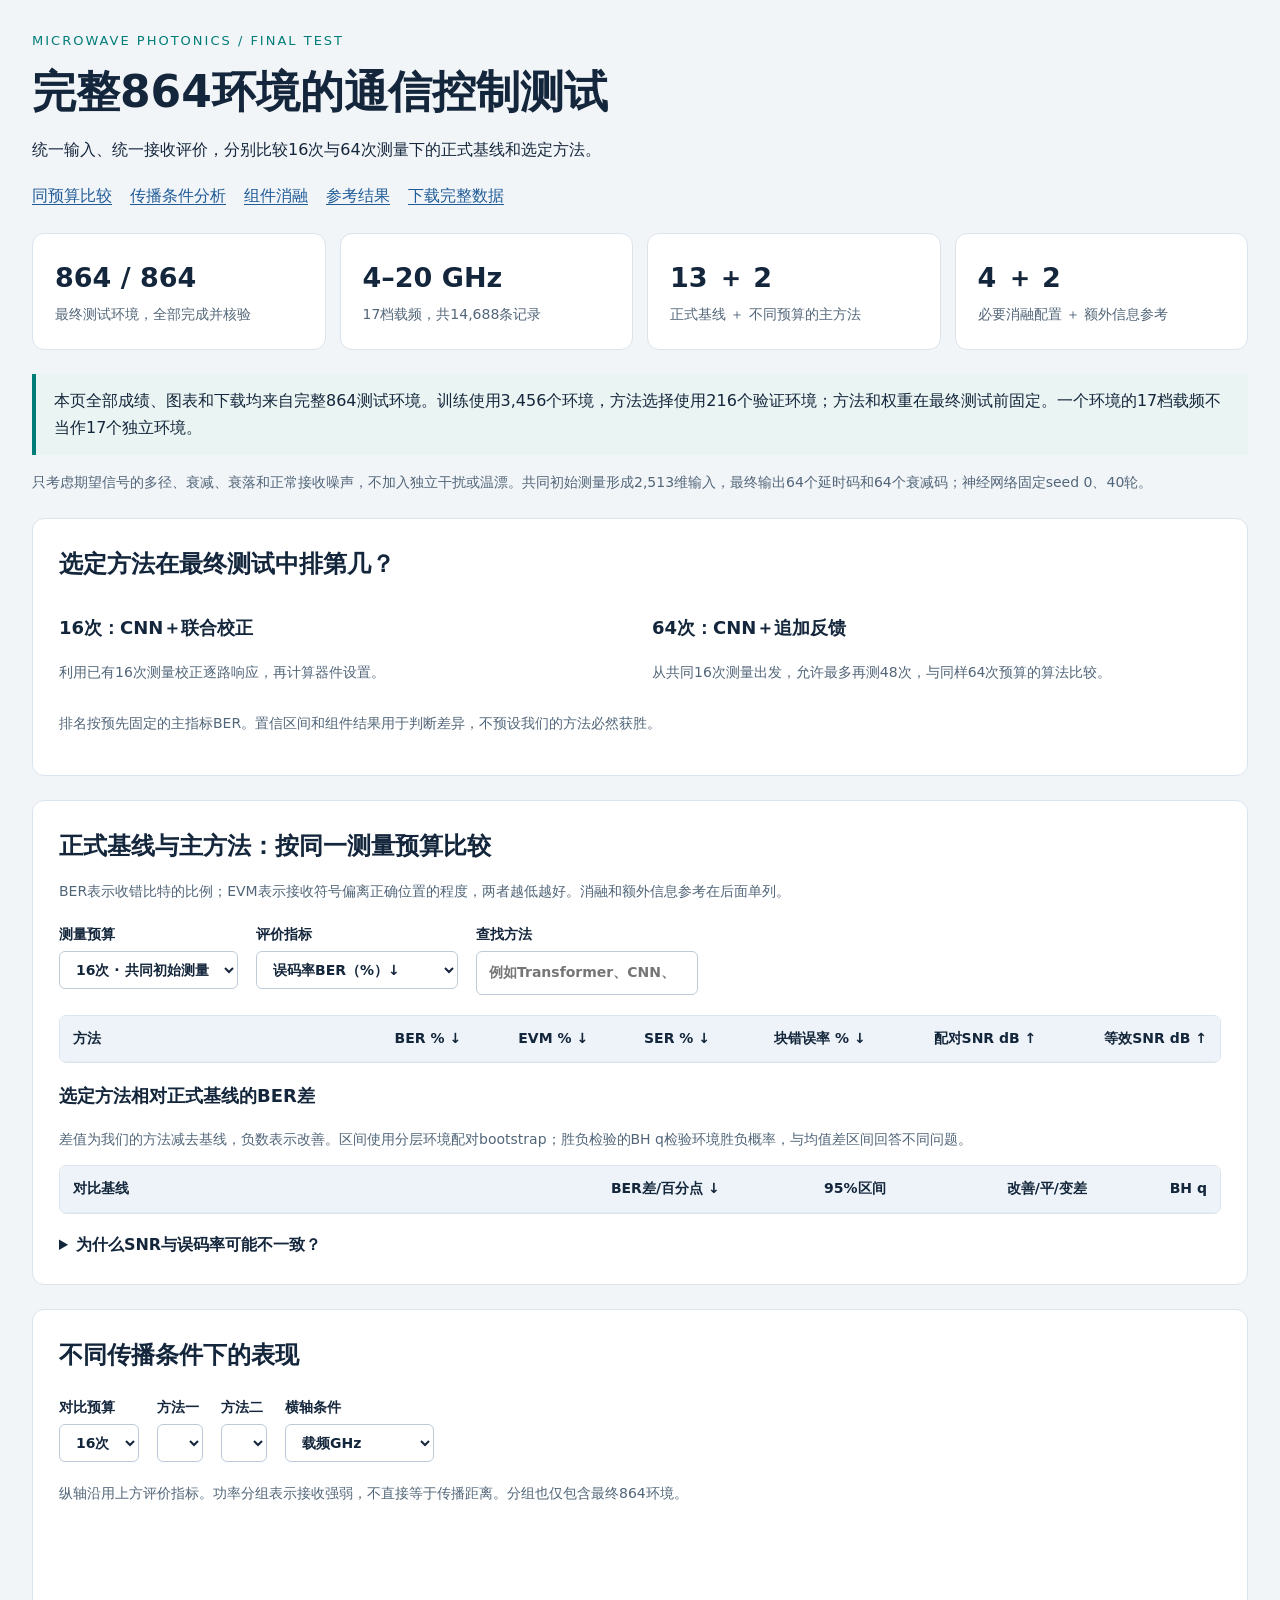
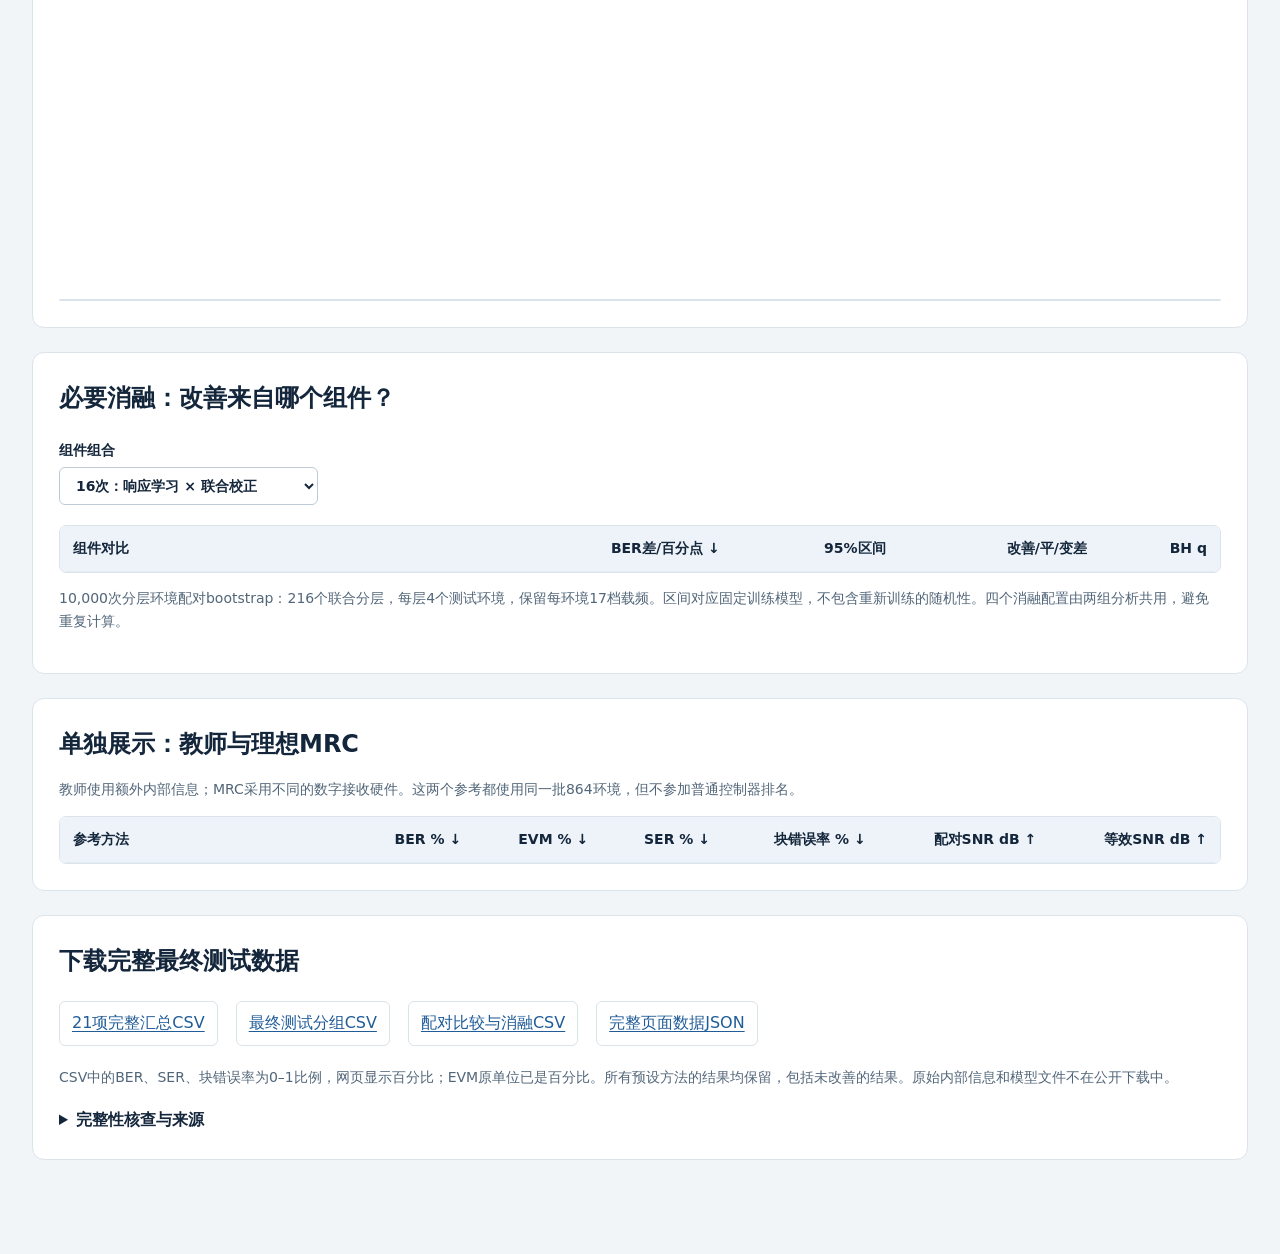
==== source_codes/results_site_3456/final_template.html @ 5902d6e0 "Publish frozen microwave photonic code and dataset release manifests" ====
<!doctype html>
<html lang="zh-CN"><head><meta charset="utf-8"><meta name="viewport" content="width=device-width,initial-scale=1"><title>完整864环境测试 · 微波光子通信控制</title>
<style>
:root{--ink:#14263b;--muted:#526679;--line:#dbe3eb;--blue:#2268af;--teal:#007d79;--amber:#b86517}*{box-sizing:border-box}body{margin:0;background:#f2f5f8;color:var(--ink);font:16px/1.65 system-ui,-apple-system,"PingFang SC",sans-serif}main{max-width:1280px;margin:auto;padding:30px 32px 70px}h1{font-size:clamp(28px,4vw,44px);line-height:1.3;margin:12px 0}h2{font-size:24px;margin:0 0 10px}h3{font-size:18px}a{color:#205c98;text-underline-offset:3px}nav,.downloads,.controls{display:flex;gap:18px;flex-wrap:wrap;margin:20px 0}.eyebrow{font-size:13px;letter-spacing:2px;color:var(--teal)}.cards{display:grid;grid-template-columns:repeat(4,1fr);gap:14px;margin:24px 0}.card,.panel{background:white;border:1px solid var(--line);border-radius:12px;padding:22px}.card strong{display:block;font-size:27px}.card span,.note{font-size:14px;color:var(--muted)}.panel{margin:24px 0;padding:26px}.grid{display:grid;grid-template-columns:1fr 1fr;gap:24px}.notice{padding:14px 18px;background:#eaf4f3;border-left:4px solid var(--teal)}label{display:flex;flex-direction:column;font-size:14px;font-weight:600;gap:5px}select,input,button{font:inherit;color:var(--ink);background:#fff;border:1px solid #bdcbd8;padding:9px 12px;border-radius:6px;max-width:100%}button{cursor:pointer}select:focus,input:focus,button:focus,a:focus{outline:3px solid #69b7c7;outline-offset:2px}.row{display:grid;grid-template-columns:minmax(150px,310px) 1fr 86px;gap:12px;align-items:center;margin:13px 0;font-size:14px}.track{height:17px;background:#eef3f7;position:relative;overflow:hidden}.fill{background:var(--blue);position:absolute;height:100%}.num{text-align:right;font-variant-numeric:tabular-nums}.tablewrap{overflow:auto;border:1px solid var(--line);border-radius:7px}table{border-collapse:collapse;width:100%;min-width:700px;font-size:14px}th,td{text-align:right;padding:11px 13px;border-bottom:1px solid #e6edf2;white-space:nowrap}th:first-child,td:first-child{text-align:left;white-space:normal;min-width:220px}th{background:#edf3f8}td small{display:block;font-size:11px;color:var(--muted)}svg{width:100%;height:auto}svg text{font:13px system-ui;fill:var(--muted)}.legend{display:flex;gap:22px;flex-wrap:wrap;font-size:14px}.good{color:var(--teal)}.bad{color:var(--amber)}.error{background:#fff0ef;color:#92201a;padding:18px}.downloads a{border:1px solid var(--line);padding:8px 12px;border-radius:6px}details{margin-top:18px}summary{cursor:pointer;font-weight:600}@media(max-width:760px){main{padding:20px 16px 45px}.cards{grid-template-columns:1fr 1fr}.panel{padding:18px}.grid{grid-template-columns:1fr}.row{grid-template-columns:minmax(120px,45%) 1fr 70px;gap:8px;font-size:12px}.controls>label{width:100%}}
</style></head><body><main>
<header><div class="eyebrow">MICROWAVE PHOTONICS / FINAL TEST</div><h1>完整864环境的通信控制测试</h1><p>统一输入、统一接收评价，分别比较16次与64次测量下的正式基线和选定方法。</p>
<nav><a href="#ranking">同预算比较</a><a href="#conditions">传播条件分析</a><a href="#ablation">组件消融</a><a href="#references">参考结果</a><a href="#downloads">下载完整数据</a></nav>
<div class="cards"><div class="card"><strong>864 / 864</strong><span>最终测试环境，全部完成并核验</span></div><div class="card"><strong>4–20 GHz</strong><span>17档载频，共14,688条记录</span></div><div class="card"><strong>13 ＋ 2</strong><span>正式基线 ＋ 不同预算的主方法</span></div><div class="card"><strong>4 ＋ 2</strong><span>必要消融配置 ＋ 额外信息参考</span></div></div>
<p class="notice">本页全部成绩、图表和下载均来自完整864测试环境。训练使用3,456个环境，方法选择使用216个验证环境；方法和权重在最终测试前固定。一个环境的17档载频不当作17个独立环境。</p>
<p class="note">只考虑期望信号的多径、衰减、衰落和正常接收噪声，不加入独立干扰或温漂。共同初始测量形成2,513维输入，最终输出64个延时码和64个衰减码；神经网络固定seed 0、40轮。</p></header>
<section class="panel"><h2>选定方法在最终测试中排第几？</h2><div class="grid"><div><h3>16次：CNN＋联合校正</h3><p id="finding16"></p><p class="note">利用已有16次测量校正逐路响应，再计算器件设置。</p></div><div><h3>64次：CNN＋追加反馈</h3><p id="finding64"></p><p class="note">从共同16次测量出发，允许最多再测48次，与同样64次预算的算法比较。</p></div></div><p class="note">排名按预先固定的主指标BER。置信区间和组件结果用于判断差异，不预设我们的方法必然获胜。</p></section>
<section class="panel" id="ranking"><h2>正式基线与主方法：按同一测量预算比较</h2><p class="note">BER表示收错比特的比例；EVM表示接收符号偏离正确位置的程度，两者越低越好。消融和额外信息参考在后面单列。</p>
<div class="controls"><label>测量预算<select id="budget"><option value="16">16次 · 共同初始测量</option><option value="64">64次 · 含追加反馈</option></select></label><label>评价指标<select id="metric"><option value="ber">误码率BER（%）↓</option><option value="rms_evm_percent">星座误差EVM（%）↓</option><option value="ser">符号错误率（%）↓</option><option value="block_error_rate">数据块错误率（%）↓</option><option value="paired_output_snr_db">配对输出SNR（dB）↑</option><option value="effective_snr_db">EVM等效SNR（dB）↑</option></select></label><label>查找方法<input id="search" type="search" placeholder="例如Transformer、CNN、SPSA"></label></div><p id="ranknote" class="note"></p><div id="bars" aria-label="同预算方法比较柱状图"></div>
<div class="tablewrap"><table><thead><tr><th>方法</th><th>BER % ↓</th><th>EVM % ↓</th><th>SER % ↓</th><th>块错误率 % ↓</th><th>配对SNR dB ↑</th><th>等效SNR dB ↑</th></tr></thead><tbody id="results"></tbody></table></div>
<h3>选定方法相对正式基线的BER差</h3><p class="note">差值为我们的方法减去基线，负数表示改善。区间使用分层环境配对bootstrap；胜负检验的BH q检验环境胜负概率，与均值差区间回答不同问题。</p><div class="tablewrap"><table><thead><tr><th>对比基线</th><th>BER差/百分点 ↓</th><th>95%区间</th><th>改善/平/变差</th><th>BH q</th></tr></thead><tbody id="pairs"></tbody></table></div>
<details><summary>为什么SNR与误码率可能不一致？</summary><p>配对SNR衡量信号与噪声功率关系；多径和波形失真仍可能使判决出错，因此结合BER与EVM看质量。这里先累加信号功率和噪声功率，再取比值和dB。EVM由平均NMSE开方得到；等效SNR是同一残差的另一种表示，不是独立证据。</p></details></section>
<section class="panel" id="conditions"><h2>不同传播条件下的表现</h2><div class="controls"><label>对比预算<select id="groupBudget"><option value="16">16次</option><option value="64">64次</option></select></label><label>方法一<select id="methodA"></select></label><label>方法二<select id="methodB"></select></label><label>横轴条件<select id="group"><option value="carrier_ghz">载频GHz</option><option value="rays">路径数量</option><option value="max_delay_ns">最大多径时延ns</option><option value="angular_std_deg">角扩展度</option><option value="power_bin">接收功率分组</option></select></label></div><p class="note">纵轴沿用上方评价指标。功率分组表示接收强弱，不直接等于传播距离。分组也仅包含最终864环境。</p><div id="legend" class="legend"></div><svg id="groupchart" viewBox="0 0 1000 320" role="img" aria-label="传播条件分组折线图"></svg><div class="tablewrap"><table><thead id="grouphead"></thead><tbody id="groupbody"></tbody></table></div></section>
<section class="panel" id="ablation"><h2>必要消融：改善来自哪个组件？</h2><div class="controls"><label>组件组合<select id="variant"><option value="joint">16次：响应学习 × 联合校正</option><option value="feedback">16→64次：响应学习 × 追加反馈</option></select></label></div><p id="componentMeaning"></p><div id="ablationbars"></div><p id="ablationtext"></p><div class="tablewrap"><table><thead><tr><th>组件对比</th><th>BER差/百分点 ↓</th><th>95%区间</th><th>改善/平/变差</th><th>BH q</th></tr></thead><tbody id="effects"></tbody></table></div><p class="note">10,000次分层环境配对bootstrap：216个联合分层，每层4个测试环境，保留每环境17档载频。区间对应固定训练模型，不包含重新训练的随机性。四个消融配置由两组分析共用，避免重复计算。</p></section>
<section class="panel" id="references"><h2>单独展示：教师与理想MRC</h2><p class="note">教师使用额外内部信息；MRC采用不同的数字接收硬件。这两个参考都使用同一批864环境，但不参加普通控制器排名。</p><div class="tablewrap"><table><thead><tr><th>参考方法</th><th>BER % ↓</th><th>EVM % ↓</th><th>SER % ↓</th><th>块错误率 % ↓</th><th>配对SNR dB ↑</th><th>等效SNR dB ↑</th></tr></thead><tbody id="referenceRows"></tbody></table></div></section>
<section class="panel" id="downloads"><h2>下载完整最终测试数据</h2><div class="downloads"><a href="/results-20260926.csv">21项完整汇总CSV</a><a href="/groups-20260926.csv">最终测试分组CSV</a><a href="/comparisons-20260926.csv">配对比较与消融CSV</a><a href="/results-20260926.json">完整页面数据JSON</a></div><p class="note">CSV中的BER、SER、块错误率为0–1比例，网页显示百分比；EVM原单位已是百分比。所有预设方法的结果均保留，包括未改善的结果。原始内部信息和模型文件不在公开下载中。</p><details><summary>完整性核查与来源</summary><p id="provenance" class="note"></p></details></section><footer id="updated" class="note"></footer>
</main><script id="data" type="application/json">__RESULTS_JSON__</script><script>
'use strict';
const D=JSON.parse(document.getElementById('data').textContent),$=id=>document.getElementById(id);
const esc=x=>String(x).replace(/[&<>"']/g,c=>({'&':'&amp;','<':'&lt;','>':'&gt;','"':'&quot;',"'":'&#39;'}[c]));
const M=Object.fromEntries(D.methods.map(r=>[r.method,r])),G=D.group_rows.map(row=>Object.fromEntries(D.group_keys.map((k,i)=>[k,row[i]])));
const S={ber:['误码率BER','%',100,false],rms_evm_percent:['星座误差EVM','%',1,false],ser:['符号错误率','%',100,false],block_error_rate:['块错误率','%',100,false],paired_output_snr_db:['配对输出SNR','dB',1,true],effective_snr_db:['EVM等效SNR','dB',1,true]};
const fmt=(v,k='ber',digits=4)=>v===null||v===undefined?'—':(v*S[k][2]).toFixed(digits);
const peers=b=>D.methods.filter(r=>['baseline','primary'].includes(r.role)&&r.measurement_budget===Number(b));
const table=rows=>rows.map(r=>`<tr><td>${esc(r.label)}<small>${esc(r.method)}</small></td>${Object.keys(S).map(k=>`<td>${fmt(r[k],k)}</td>`).join('')}</tr>`).join('');
const effect=(r,label)=>`<tr><td>${esc(label)}</td><td class="${r.estimate<0?'good':'bad'}">${(100*r.estimate).toFixed(4)}</td><td>[${r.ci95.map(x=>(100*x).toFixed(4)).join(', ')}]</td><td>${r.wins}/${r.ties}/${r.losses}</td><td>${r.sign_test_bh_q.toPrecision(4)}</td></tr>`;
function rank(){const k=$('metric').value,b=$('budget').value,find=$('search').value.toLowerCase(),rows=peers(b).filter(r=>(r.label+' '+r.method).toLowerCase().includes(find)).sort((a,z)=>(a[k]-z[k])*(S[k][3]?-1:1));
 const vals=rows.map(r=>r[k]*S[k][2]),lo=Math.min(0,...vals),hi=Math.max(1,...vals),span=hi-lo;
 $('ranknote').textContent=b+'次测量，共'+rows.length+'项；'+S[k][0]+(S[k][3]?'越高越好。':'越低越好。');
 $('bars').innerHTML=rows.map(r=>{const v=r[k]*S[k][2];return `<div class="row"><span>${esc(r.label)}</span><div class="track"><div class="fill" style="left:${(Math.min(0,v)-lo)/span*100}%;width:${Math.abs(v)/span*100}%"></div></div><b class="num">${fmt(r[k],k,2)} ${S[k][1]}</b></div>`;}).join('');$('results').innerHTML=table(rows);
 $('pairs').innerHTML=D.comparisons.filter(r=>r.family==='same_budget_'+b&&r.metric==='ber').map(r=>{const other=Object.keys(r.terms).find(n=>r.terms[n]===-1);return effect(r,M[other].label);}).join('');drawGroup();}
function groupOptions(){const b=$('groupBudget').value,rows=D.methods.filter(r=>r.measurement_budget===Number(b));for(const id of ['methodA','methodB'])$(id).innerHTML=rows.map(r=>`<option value="${r.method}">${esc(r.label)}</option>`).join('');$('methodA').value=b==='16'?'cnn__joint_full_noise':'cnn_warm64';$('methodB').value=b==='16'?'covariance_response':'codebook';drawGroup();}
function drawGroup(){const k=$('metric').value,g=$('group').value,a=$('methodA').value,b=$('methodB').value;if(!a||!b)return;const get=n=>G.filter(r=>r.method===n&&r.group===g).sort((x,y)=>x.value-y.value),aa=get(a),bb=get(b);const vals=aa.concat(bb).map(r=>r[k]*S[k][2]),lo=Math.min(0,...vals),hi=Math.max(1,...vals)*1.08,x=i=>70+i*870/Math.max(1,aa.length-1),y=v=>265-(v-lo)/(hi-lo)*220;
 $('legend').innerHTML=`<span style="color:#2268af">● ${esc(M[a].label)}</span><span style="color:#b86517">● ${esc(M[b].label)}</span>`;let svg=`<text x="16" y="22">${esc(S[k][0])}（${S[k][1]}）</text>`;
 for(let i=0;i<=4;i++){const v=lo+(hi-lo)*i/4;svg+=`<line x1="70" y1="${y(v)}" x2="950" y2="${y(v)}" stroke="#dce5ed"/><text x="58" y="${y(v)+4}" text-anchor="end">${v.toFixed(1)}</text>`;}
 aa.forEach((r,i)=>svg+=`<text x="${x(i)}" y="290" text-anchor="middle">${esc(r.value)}</text>`);for(const [rows,color] of [[aa,'#2268af'],[bb,'#b86517']]){svg+=`<polyline points="${rows.map((r,i)=>x(i)+','+y(r[k]*S[k][2])).join(' ')}" fill="none" stroke="${color}" stroke-width="2.5"/>`;rows.forEach((r,i)=>svg+=`<circle cx="${x(i)}" cy="${y(r[k]*S[k][2])}" r="4" fill="${color}"><title>${esc(M[r.method].label)} ${esc(r.value)}：${fmt(r[k],k)}</title></circle>`);}
 $('groupchart').innerHTML=svg;$('grouphead').innerHTML=`<tr><th>条件</th><th>环境数</th><th>${esc(M[a].label)}</th><th>${esc(M[b].label)}</th></tr>`;$('groupbody').innerHTML=aa.map((r,i)=>`<tr><td>${r.value}</td><td>${r.environments}</td><td>${fmt(r[k],k)}</td><td>${fmt(bb[i][k],k)}</td></tr>`).join('');}
function ablation(){const v=$('variant').value,feedback=v==='feedback',a0='covariance_response',a1='complex_response_cnn',b0=feedback?'covariance_warm64':'covariance__joint_full_noise',b1=feedback?'cnn_warm64':'cnn__joint_full_noise';const list=[[a0,'无A、无B：传统响应估计'],[a1,'仅A：CNN响应估计'],[b0,feedback?'仅B：传统估计＋反馈':'仅B：传统估计＋联合校正'],[b1,'A＋B：完整方法']],max=Math.max(...list.map(([n])=>M[n].ber),.01)*1.1;
 $('componentMeaning').textContent=feedback?'A为CNN响应学习，B为追加反馈。无B使用16次测量，有B使用64次；这组消融同时衡量额外测量的作用。':'A为CNN响应学习，B为联合校正。四个配置都使用相同16次测量，检查两个组件分别和组合的作用。';
 $('ablationbars').innerHTML=list.map(([n,label])=>`<div class="row"><span>${label}</span><div class="track"><div class="fill" style="left:0;width:${M[n].ber/max*100}%"></div></div><b class="num">${fmt(M[n].ber)}%</b></div>`).join('');
 $('ablationtext').textContent='A单独'+(M[a1].ber<M[a0].ber?'改善':'未改善')+'；B单独'+(M[b0].ber<M[a0].ber?'改善':'未改善')+'；完整方法相对仅A'+(M[b1].ber<M[a1].ber?'改善':'未改善')+'，相对仅B'+(M[b1].ber<M[b0].ber?'改善':'未改善')+'。';
 const labels={A_only:'仅A − 无A无B',B_only:'仅B − 无A无B',remove_A:'完整方法 − 去掉A',remove_B:'完整方法 − 去掉B',interaction:'两个组件的交互差值'};$('effects').innerHTML=Object.entries(labels).map(([id,label])=>effect(D.comparisons.find(r=>r.id===v+'_'+id&&r.metric==='ber'),label)).join('');}
try{if(!D.final_confirmation||D.evaluation_split!=='test'||D.evaluation_environments!==864||D.methods.length!==21)throw Error('本页仅接收完整864测试结果');
 for(const [budget,own] of [[16,'cnn__joint_full_noise'],[64,'cnn_warm64']]){const rows=peers(budget).sort((a,b)=>a.ber-b.ber);$('finding'+budget).innerHTML=`我们的方法BER为<b>${fmt(M[own].ber)}%</b>，同预算${rows.length}项主比较中排名${rows.findIndex(r=>r.method===own)+1}。最低为${esc(rows[0].label)}（${fmt(rows[0].ber)}%）。`;}
 $('referenceRows').innerHTML=table(D.methods.filter(r=>r.role==='reference'));
 $('provenance').textContent='已核查'+D.method_cases.toLocaleString()+'个方法案例、'+D.audit.control_codes_checked.toLocaleString()+'个控制码。完整接收记录SHA-256：'+D.audit.records_sha256+'。';
 $('updated').textContent='完整测试结果发布快照 · '+new Date(D.generated_at).toLocaleString('zh-CN',{timeZone:'Asia/Shanghai',hour12:false})+'（北京时间）。';
 for(const id of ['budget','metric'])$(id).addEventListener('change',rank);$('search').addEventListener('input',rank);$('groupBudget').addEventListener('change',groupOptions);for(const id of ['methodA','methodB','group'])$(id).addEventListener('change',drawGroup);$('variant').addEventListener('change',ablation);groupOptions();rank();ablation();
}catch(e){const p=document.createElement('p');p.className='error';p.textContent='页面计算失败，请查看下载数据：'+e.message;document.querySelector('header').append(p);console.error(e);}
</script></body></html>
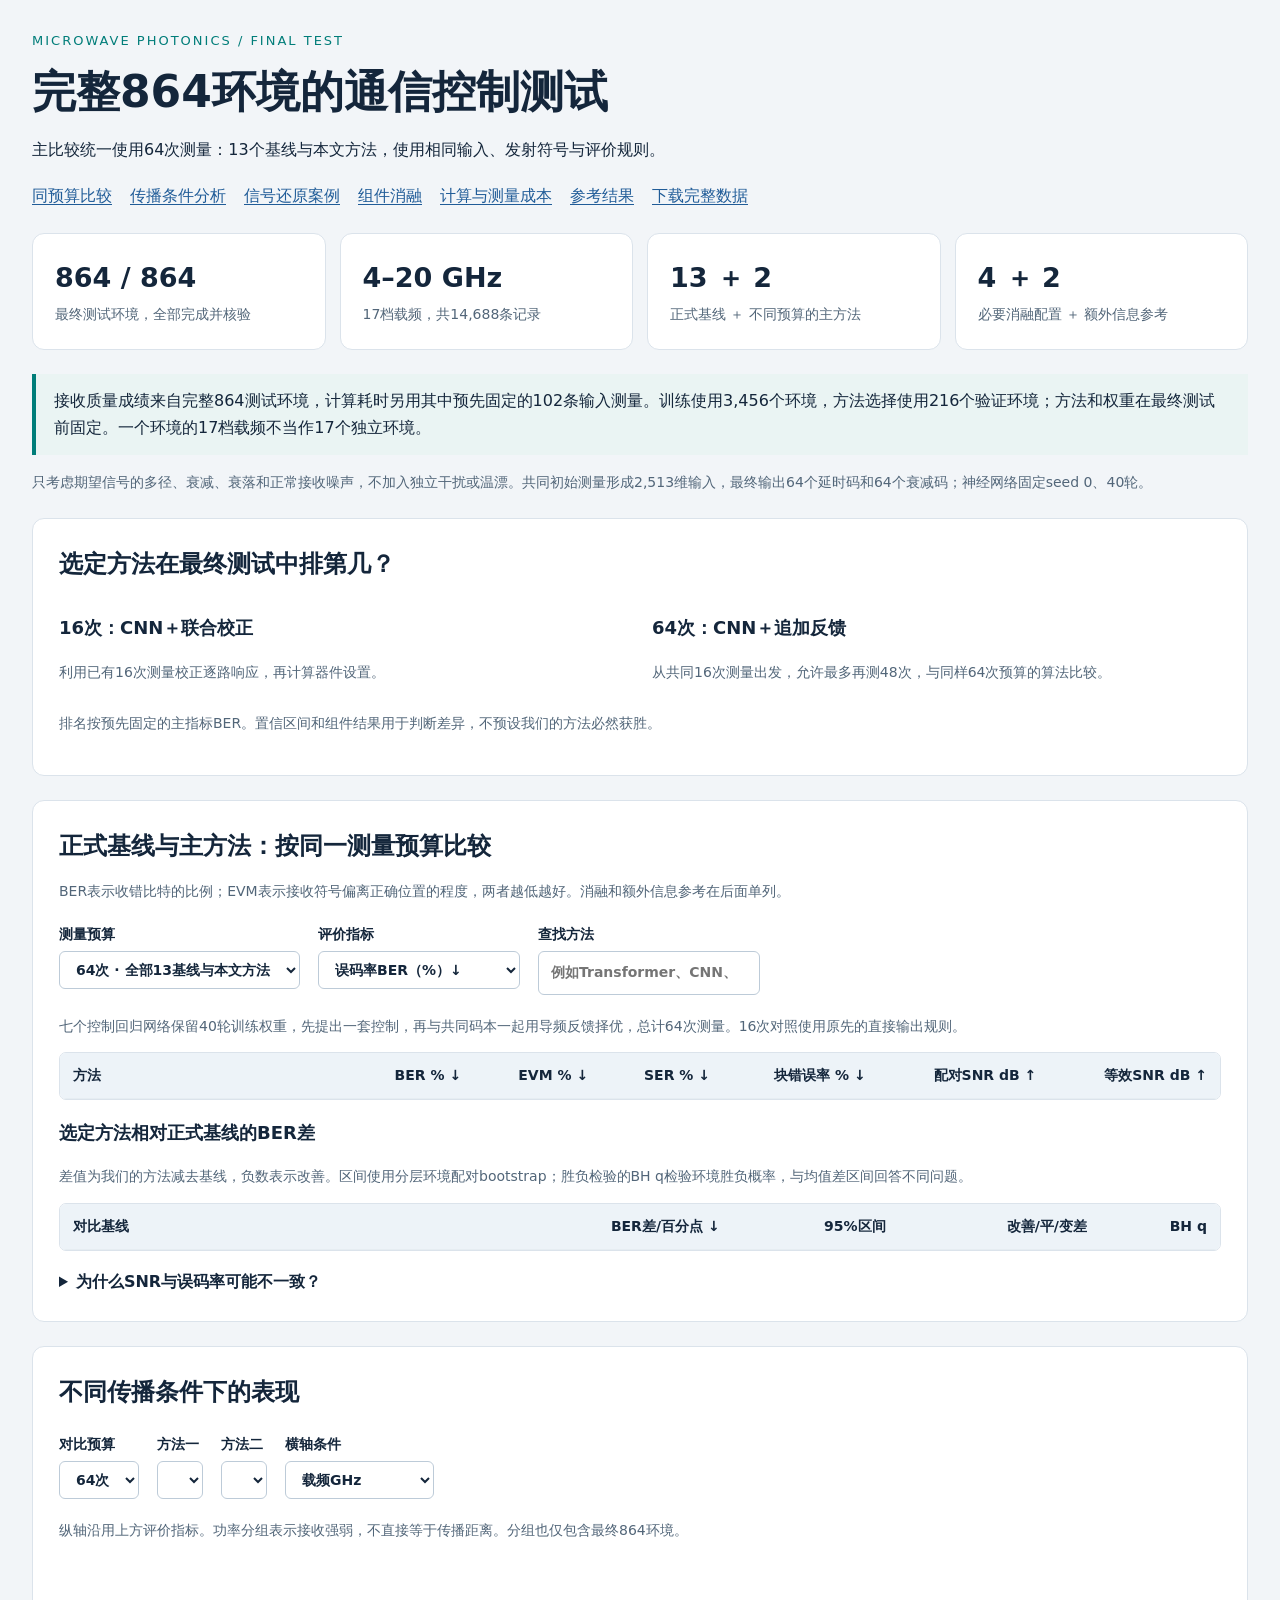
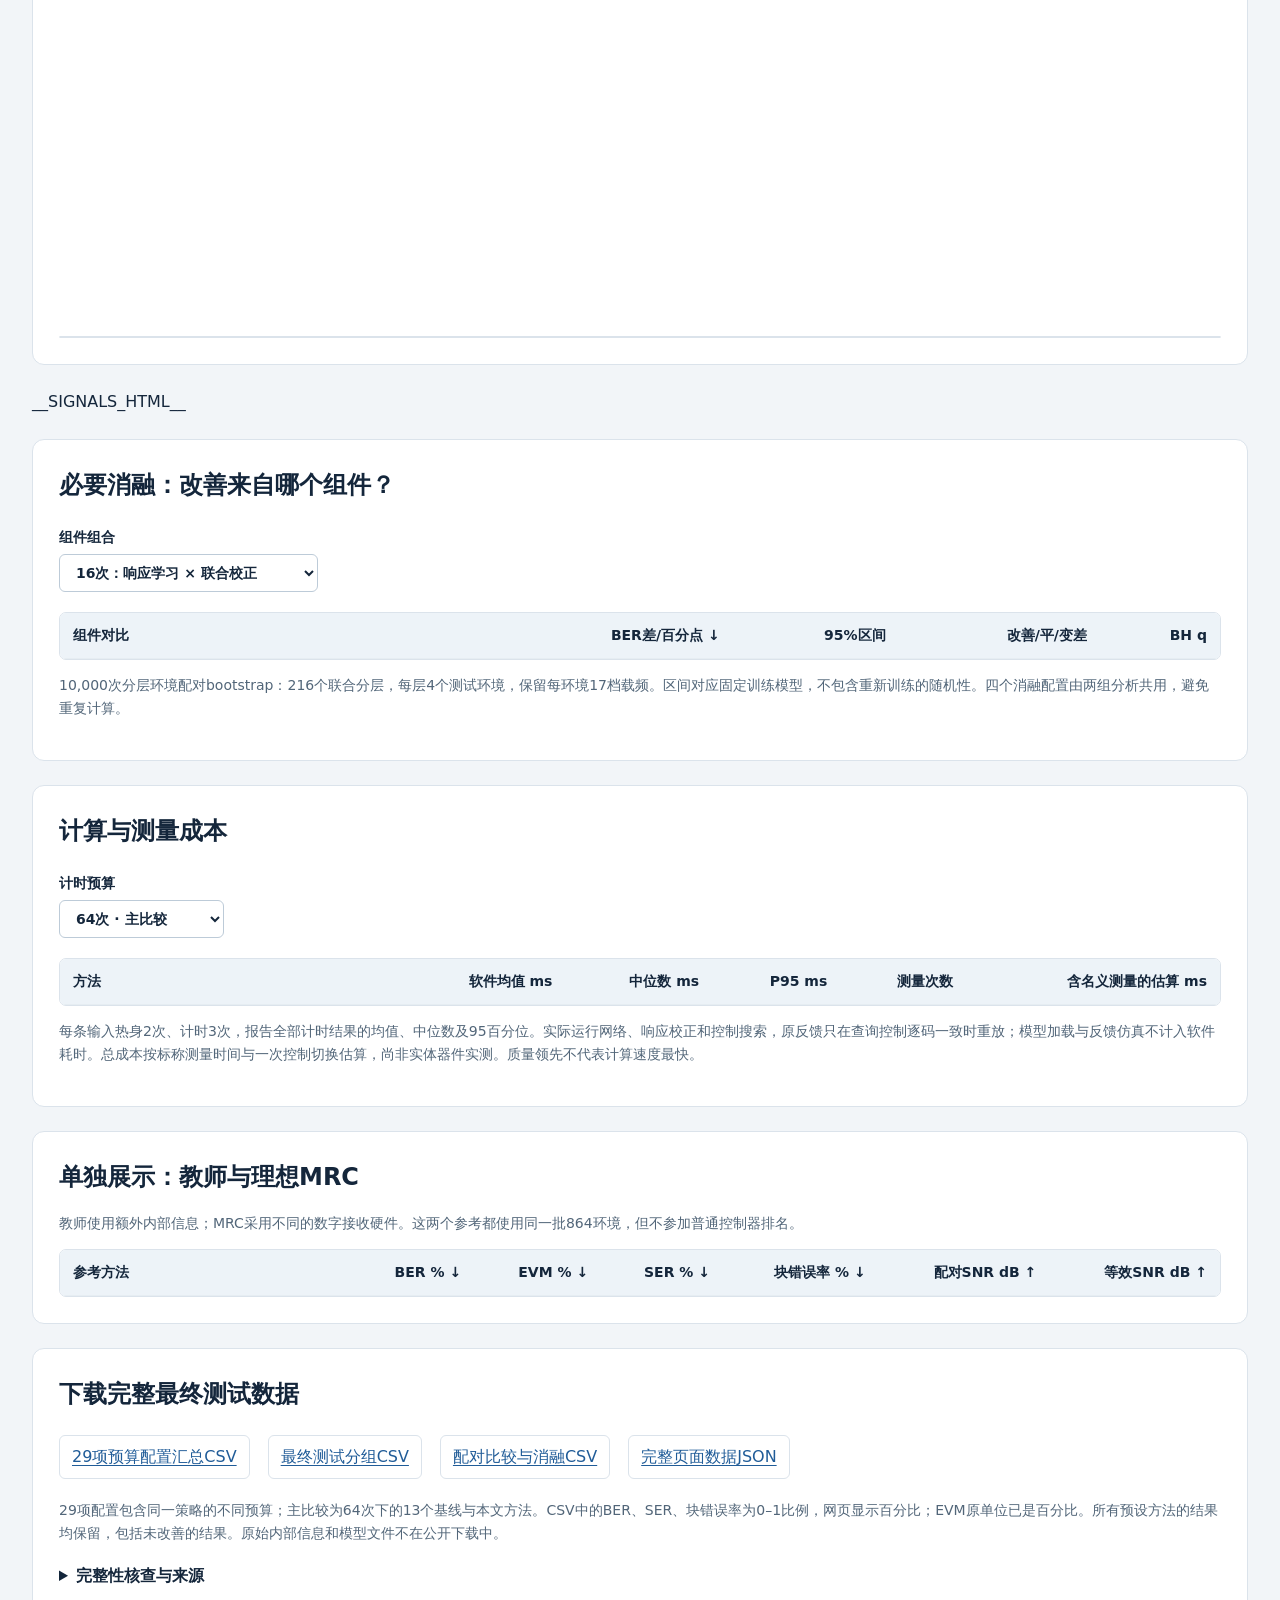
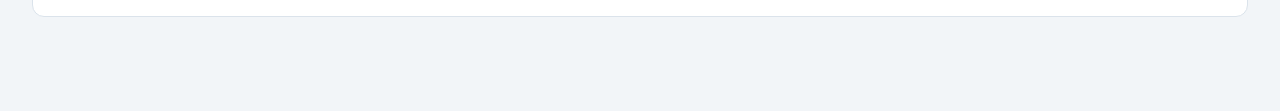
==== commit d63dddda: "Publish paper-aligned datasets, experiment artifacts, and English documentation" ====
--- a/source_codes/results_site_3456/final_template.html
+++ b/source_codes/results_site_3456/final_template.html
@@ -3,21 +3,23 @@
 <style>
 :root{--ink:#14263b;--muted:#526679;--line:#dbe3eb;--blue:#2268af;--teal:#007d79;--amber:#b86517}*{box-sizing:border-box}body{margin:0;background:#f2f5f8;color:var(--ink);font:16px/1.65 system-ui,-apple-system,"PingFang SC",sans-serif}main{max-width:1280px;margin:auto;padding:30px 32px 70px}h1{font-size:clamp(28px,4vw,44px);line-height:1.3;margin:12px 0}h2{font-size:24px;margin:0 0 10px}h3{font-size:18px}a{color:#205c98;text-underline-offset:3px}nav,.downloads,.controls{display:flex;gap:18px;flex-wrap:wrap;margin:20px 0}.eyebrow{font-size:13px;letter-spacing:2px;color:var(--teal)}.cards{display:grid;grid-template-columns:repeat(4,1fr);gap:14px;margin:24px 0}.card,.panel{background:white;border:1px solid var(--line);border-radius:12px;padding:22px}.card strong{display:block;font-size:27px}.card span,.note{font-size:14px;color:var(--muted)}.panel{margin:24px 0;padding:26px}.grid{display:grid;grid-template-columns:1fr 1fr;gap:24px}.notice{padding:14px 18px;background:#eaf4f3;border-left:4px solid var(--teal)}label{display:flex;flex-direction:column;font-size:14px;font-weight:600;gap:5px}select,input,button{font:inherit;color:var(--ink);background:#fff;border:1px solid #bdcbd8;padding:9px 12px;border-radius:6px;max-width:100%}button{cursor:pointer}select:focus,input:focus,button:focus,a:focus{outline:3px solid #69b7c7;outline-offset:2px}.row{display:grid;grid-template-columns:minmax(150px,310px) 1fr 86px;gap:12px;align-items:center;margin:13px 0;font-size:14px}.track{height:17px;background:#eef3f7;position:relative;overflow:hidden}.fill{background:var(--blue);position:absolute;height:100%}.num{text-align:right;font-variant-numeric:tabular-nums}.tablewrap{overflow:auto;border:1px solid var(--line);border-radius:7px}table{border-collapse:collapse;width:100%;min-width:700px;font-size:14px}th,td{text-align:right;padding:11px 13px;border-bottom:1px solid #e6edf2;white-space:nowrap}th:first-child,td:first-child{text-align:left;white-space:normal;min-width:220px}th{background:#edf3f8}td small{display:block;font-size:11px;color:var(--muted)}svg{width:100%;height:auto}svg text{font:13px system-ui;fill:var(--muted)}.legend{display:flex;gap:22px;flex-wrap:wrap;font-size:14px}.good{color:var(--teal)}.bad{color:var(--amber)}.error{background:#fff0ef;color:#92201a;padding:18px}.downloads a{border:1px solid var(--line);padding:8px 12px;border-radius:6px}details{margin-top:18px}summary{cursor:pointer;font-weight:600}@media(max-width:760px){main{padding:20px 16px 45px}.cards{grid-template-columns:1fr 1fr}.panel{padding:18px}.grid{grid-template-columns:1fr}.row{grid-template-columns:minmax(120px,45%) 1fr 70px;gap:8px;font-size:12px}.controls>label{width:100%}}
 </style></head><body><main>
-<header><div class="eyebrow">MICROWAVE PHOTONICS / FINAL TEST</div><h1>完整864环境的通信控制测试</h1><p>统一输入、统一接收评价，分别比较16次与64次测量下的正式基线和选定方法。</p>
-<nav><a href="#ranking">同预算比较</a><a href="#conditions">传播条件分析</a><a href="#ablation">组件消融</a><a href="#references">参考结果</a><a href="#downloads">下载完整数据</a></nav>
+<header><div class="eyebrow">MICROWAVE PHOTONICS / FINAL TEST</div><h1>完整864环境的通信控制测试</h1><p>主比较统一使用64次测量：13个基线与本文方法，使用相同输入、发射符号与评价规则。</p>
+<nav><a href="#ranking">同预算比较</a><a href="#conditions">传播条件分析</a><a href="#signals">信号还原案例</a><a href="#ablation">组件消融</a><a href="#timing">计算与测量成本</a><a href="#references">参考结果</a><a href="#downloads">下载完整数据</a></nav>
 <div class="cards"><div class="card"><strong>864 / 864</strong><span>最终测试环境，全部完成并核验</span></div><div class="card"><strong>4–20 GHz</strong><span>17档载频，共14,688条记录</span></div><div class="card"><strong>13 ＋ 2</strong><span>正式基线 ＋ 不同预算的主方法</span></div><div class="card"><strong>4 ＋ 2</strong><span>必要消融配置 ＋ 额外信息参考</span></div></div>
-<p class="notice">本页全部成绩、图表和下载均来自完整864测试环境。训练使用3,456个环境，方法选择使用216个验证环境；方法和权重在最终测试前固定。一个环境的17档载频不当作17个独立环境。</p>
+<p class="notice">接收质量成绩来自完整864测试环境，计算耗时另用其中预先固定的102条输入测量。训练使用3,456个环境，方法选择使用216个验证环境；方法和权重在最终测试前固定。一个环境的17档载频不当作17个独立环境。</p>
 <p class="note">只考虑期望信号的多径、衰减、衰落和正常接收噪声，不加入独立干扰或温漂。共同初始测量形成2,513维输入，最终输出64个延时码和64个衰减码；神经网络固定seed 0、40轮。</p></header>
 <section class="panel"><h2>选定方法在最终测试中排第几？</h2><div class="grid"><div><h3>16次：CNN＋联合校正</h3><p id="finding16"></p><p class="note">利用已有16次测量校正逐路响应，再计算器件设置。</p></div><div><h3>64次：CNN＋追加反馈</h3><p id="finding64"></p><p class="note">从共同16次测量出发，允许最多再测48次，与同样64次预算的算法比较。</p></div></div><p class="note">排名按预先固定的主指标BER。置信区间和组件结果用于判断差异，不预设我们的方法必然获胜。</p></section>
 <section class="panel" id="ranking"><h2>正式基线与主方法：按同一测量预算比较</h2><p class="note">BER表示收错比特的比例；EVM表示接收符号偏离正确位置的程度，两者越低越好。消融和额外信息参考在后面单列。</p>
-<div class="controls"><label>测量预算<select id="budget"><option value="16">16次 · 共同初始测量</option><option value="64">64次 · 含追加反馈</option></select></label><label>评价指标<select id="metric"><option value="ber">误码率BER（%）↓</option><option value="rms_evm_percent">星座误差EVM（%）↓</option><option value="ser">符号错误率（%）↓</option><option value="block_error_rate">数据块错误率（%）↓</option><option value="paired_output_snr_db">配对输出SNR（dB）↑</option><option value="effective_snr_db">EVM等效SNR（dB）↑</option></select></label><label>查找方法<input id="search" type="search" placeholder="例如Transformer、CNN、SPSA"></label></div><p id="ranknote" class="note"></p><div id="bars" aria-label="同预算方法比较柱状图"></div>
+<div class="controls"><label>测量预算<select id="budget"><option value="64">64次 · 全部13基线与本文方法</option><option value="16">16次 · 超参数对照</option></select></label><label>评价指标<select id="metric"><option value="ber">误码率BER（%）↓</option><option value="rms_evm_percent">星座误差EVM（%）↓</option><option value="ser">符号错误率（%）↓</option><option value="block_error_rate">数据块错误率（%）↓</option><option value="paired_output_snr_db">配对输出SNR（dB）↑</option><option value="effective_snr_db">EVM等效SNR（dB）↑</option></select></label><label>查找方法<input id="search" type="search" placeholder="例如Transformer、CNN、SPSA"></label></div><p class="note">七个控制回归网络保留40轮训练权重，先提出一套控制，再与共同码本一起用导频反馈择优，总计64次测量。16次对照使用原先的直接输出规则。</p><p id="ranknote" class="note"></p><div id="bars" aria-label="同预算方法比较柱状图"></div>
 <div class="tablewrap"><table><thead><tr><th>方法</th><th>BER % ↓</th><th>EVM % ↓</th><th>SER % ↓</th><th>块错误率 % ↓</th><th>配对SNR dB ↑</th><th>等效SNR dB ↑</th></tr></thead><tbody id="results"></tbody></table></div>
 <h3>选定方法相对正式基线的BER差</h3><p class="note">差值为我们的方法减去基线，负数表示改善。区间使用分层环境配对bootstrap；胜负检验的BH q检验环境胜负概率，与均值差区间回答不同问题。</p><div class="tablewrap"><table><thead><tr><th>对比基线</th><th>BER差/百分点 ↓</th><th>95%区间</th><th>改善/平/变差</th><th>BH q</th></tr></thead><tbody id="pairs"></tbody></table></div>
 <details><summary>为什么SNR与误码率可能不一致？</summary><p>配对SNR衡量信号与噪声功率关系；多径和波形失真仍可能使判决出错，因此结合BER与EVM看质量。这里先累加信号功率和噪声功率，再取比值和dB。EVM由平均NMSE开方得到；等效SNR是同一残差的另一种表示，不是独立证据。</p></details></section>
-<section class="panel" id="conditions"><h2>不同传播条件下的表现</h2><div class="controls"><label>对比预算<select id="groupBudget"><option value="16">16次</option><option value="64">64次</option></select></label><label>方法一<select id="methodA"></select></label><label>方法二<select id="methodB"></select></label><label>横轴条件<select id="group"><option value="carrier_ghz">载频GHz</option><option value="rays">路径数量</option><option value="max_delay_ns">最大多径时延ns</option><option value="angular_std_deg">角扩展度</option><option value="power_bin">接收功率分组</option></select></label></div><p class="note">纵轴沿用上方评价指标。功率分组表示接收强弱，不直接等于传播距离。分组也仅包含最终864环境。</p><div id="legend" class="legend"></div><svg id="groupchart" viewBox="0 0 1000 320" role="img" aria-label="传播条件分组折线图"></svg><div class="tablewrap"><table><thead id="grouphead"></thead><tbody id="groupbody"></tbody></table></div></section>
+<section class="panel" id="conditions"><h2>不同传播条件下的表现</h2><div class="controls"><label>对比预算<select id="groupBudget"><option value="64">64次</option><option value="16">16次</option></select></label><label>方法一<select id="methodA"></select></label><label>方法二<select id="methodB"></select></label><label>横轴条件<select id="group"><option value="carrier_ghz">载频GHz</option><option value="rays">路径数量</option><option value="max_delay_ns">最大多径时延ns</option><option value="angular_std_deg">角扩展度</option><option value="power_bin">接收功率分组</option></select></label></div><p class="note">纵轴沿用上方评价指标。功率分组表示接收强弱，不直接等于传播距离。分组也仅包含最终864环境。</p><div id="legend" class="legend"></div><svg id="groupchart" viewBox="0 0 1000 320" role="img" aria-label="传播条件分组折线图"></svg><div class="tablewrap"><table><thead id="grouphead"></thead><tbody id="groupbody"></tbody></table></div></section>
+__SIGNALS_HTML__
 <section class="panel" id="ablation"><h2>必要消融：改善来自哪个组件？</h2><div class="controls"><label>组件组合<select id="variant"><option value="joint">16次：响应学习 × 联合校正</option><option value="feedback">16→64次：响应学习 × 追加反馈</option></select></label></div><p id="componentMeaning"></p><div id="ablationbars"></div><p id="ablationtext"></p><div class="tablewrap"><table><thead><tr><th>组件对比</th><th>BER差/百分点 ↓</th><th>95%区间</th><th>改善/平/变差</th><th>BH q</th></tr></thead><tbody id="effects"></tbody></table></div><p class="note">10,000次分层环境配对bootstrap：216个联合分层，每层4个测试环境，保留每环境17档载频。区间对应固定训练模型，不包含重新训练的随机性。四个消融配置由两组分析共用，避免重复计算。</p></section>
+<section class="panel" id="timing"><h2>计算与测量成本</h2><p id="timingScope" class="note"></p><div class="controls"><label>计时预算<select id="timingBudget"><option value="64">64次 · 主比较</option><option value="16">16次 · 超参数对照</option></select></label></div><p id="timingFinding"></p><div class="tablewrap"><table><thead><tr><th>方法</th><th>软件均值 ms</th><th>中位数 ms</th><th>P95 ms</th><th>测量次数</th><th>含名义测量的估算 ms</th></tr></thead><tbody id="timingRows"></tbody></table></div><p class="note">每条输入热身2次、计时3次，报告全部计时结果的均值、中位数及95百分位。实际运行网络、响应校正和控制搜索，原反馈只在查询控制逐码一致时重放；模型加载与反馈仿真不计入软件耗时。总成本按标称测量时间与一次控制切换估算，尚非实体器件实测。质量领先不代表计算速度最快。</p></section>
 <section class="panel" id="references"><h2>单独展示：教师与理想MRC</h2><p class="note">教师使用额外内部信息；MRC采用不同的数字接收硬件。这两个参考都使用同一批864环境，但不参加普通控制器排名。</p><div class="tablewrap"><table><thead><tr><th>参考方法</th><th>BER % ↓</th><th>EVM % ↓</th><th>SER % ↓</th><th>块错误率 % ↓</th><th>配对SNR dB ↑</th><th>等效SNR dB ↑</th></tr></thead><tbody id="referenceRows"></tbody></table></div></section>
-<section class="panel" id="downloads"><h2>下载完整最终测试数据</h2><div class="downloads"><a href="/results-20260926.csv">21项完整汇总CSV</a><a href="/groups-20260926.csv">最终测试分组CSV</a><a href="/comparisons-20260926.csv">配对比较与消融CSV</a><a href="/results-20260926.json">完整页面数据JSON</a></div><p class="note">CSV中的BER、SER、块错误率为0–1比例，网页显示百分比；EVM原单位已是百分比。所有预设方法的结果均保留，包括未改善的结果。原始内部信息和模型文件不在公开下载中。</p><details><summary>完整性核查与来源</summary><p id="provenance" class="note"></p></details></section><footer id="updated" class="note"></footer>
+<section class="panel" id="downloads"><h2>下载完整最终测试数据</h2><div class="downloads"><a href="/results-20261001.csv">29项预算配置汇总CSV</a><a href="/groups-20261001.csv">最终测试分组CSV</a><a href="/comparisons-20261001.csv">配对比较与消融CSV</a><a href="/results-20261001.json">完整页面数据JSON</a></div><p class="note">29项配置包含同一策略的不同预算；主比较为64次下的13个基线与本文方法。CSV中的BER、SER、块错误率为0–1比例，网页显示百分比；EVM原单位已是百分比。所有预设方法的结果均保留，包括未改善的结果。原始内部信息和模型文件不在公开下载中。</p><details><summary>完整性核查与来源</summary><p id="provenance" class="note"></p></details></section><footer id="updated" class="note"></footer>
 </main><script id="data" type="application/json">__RESULTS_JSON__</script><script>
 'use strict';
 const D=JSON.parse(document.getElementById('data').textContent),$=id=>document.getElementById(id);
@@ -28,27 +30,31 @@
 const peers=b=>D.methods.filter(r=>['baseline','primary'].includes(r.role)&&r.measurement_budget===Number(b));
 const table=rows=>rows.map(r=>`<tr><td>${esc(r.label)}<small>${esc(r.method)}</small></td>${Object.keys(S).map(k=>`<td>${fmt(r[k],k)}</td>`).join('')}</tr>`).join('');
 const effect=(r,label)=>`<tr><td>${esc(label)}</td><td class="${r.estimate<0?'good':'bad'}">${(100*r.estimate).toFixed(4)}</td><td>[${r.ci95.map(x=>(100*x).toFixed(4)).join(', ')}]</td><td>${r.wins}/${r.ties}/${r.losses}</td><td>${r.sign_test_bh_q.toPrecision(4)}</td></tr>`;
+function timing(){const t=D.timing;if(!t){$('timingScope').textContent='正式计时尚未完成。';return;}const b=Number($('timingBudget').value),names=new Set(peers(b).map(r=>r.method)),rows=t.rows.filter(r=>names.has(r.method)).sort((a,z)=>a.mean_software_ms-z.mean_software_ms),own=rows.find(r=>r.method===(b===64?'cnn_warm64':'cnn__joint_full_noise'));
+ $('timingScope').textContent='来自最终测试集6个功率分组各自编号最小的环境，覆盖全部17载频，共102条输入；不是864环境的全量耗时。GPU：'+t.gpu+'，CPU单线程；每个方法前后检查5秒背景CPU占用不超过60%，GPU无其他计算进程。';
+ $('timingRows').innerHTML=rows.map(r=>`<tr><td>${esc(M[r.method].label)}</td><td>${r.mean_software_ms.toFixed(3)}</td><td>${r.median_software_ms.toFixed(3)}</td><td>${r.p95_software_ms.toFixed(3)}</td><td>${r.measurement_budget}</td><td>${r.estimated_mean_total_ms.toFixed(3)}</td></tr>`).join('');
+ $('timingFinding').textContent='本方法软件均值 '+own.mean_software_ms.toFixed(3)+' ms；本组最快为'+M[rows[0].method].label+'（'+rows[0].mean_software_ms.toFixed(3)+' ms）。';}
 function rank(){const k=$('metric').value,b=$('budget').value,find=$('search').value.toLowerCase(),rows=peers(b).filter(r=>(r.label+' '+r.method).toLowerCase().includes(find)).sort((a,z)=>(a[k]-z[k])*(S[k][3]?-1:1));
  const vals=rows.map(r=>r[k]*S[k][2]),lo=Math.min(0,...vals),hi=Math.max(1,...vals),span=hi-lo;
  $('ranknote').textContent=b+'次测量，共'+rows.length+'项；'+S[k][0]+(S[k][3]?'越高越好。':'越低越好。');
  $('bars').innerHTML=rows.map(r=>{const v=r[k]*S[k][2];return `<div class="row"><span>${esc(r.label)}</span><div class="track"><div class="fill" style="left:${(Math.min(0,v)-lo)/span*100}%;width:${Math.abs(v)/span*100}%"></div></div><b class="num">${fmt(r[k],k,2)} ${S[k][1]}</b></div>`;}).join('');$('results').innerHTML=table(rows);
  $('pairs').innerHTML=D.comparisons.filter(r=>r.family==='same_budget_'+b&&r.metric==='ber').map(r=>{const other=Object.keys(r.terms).find(n=>r.terms[n]===-1);return effect(r,M[other].label);}).join('');drawGroup();}
-function groupOptions(){const b=$('groupBudget').value,rows=D.methods.filter(r=>r.measurement_budget===Number(b));for(const id of ['methodA','methodB'])$(id).innerHTML=rows.map(r=>`<option value="${r.method}">${esc(r.label)}</option>`).join('');$('methodA').value=b==='16'?'cnn__joint_full_noise':'cnn_warm64';$('methodB').value=b==='16'?'covariance_response':'codebook';drawGroup();}
+function groupOptions(){const b=$('groupBudget').value,rows=D.methods.filter(r=>r.measurement_budget===Number(b));for(const id of ['methodA','methodB'])$(id).innerHTML=rows.map(r=>`<option value="${r.method}">${esc(r.label)}</option>`).join('');$('methodA').value=b==='16'?'cnn__joint_full_noise':'cnn_warm64';$('methodB').value=b==='16'?'covariance_response':'initial_select64';drawGroup();}
 function drawGroup(){const k=$('metric').value,g=$('group').value,a=$('methodA').value,b=$('methodB').value;if(!a||!b)return;const get=n=>G.filter(r=>r.method===n&&r.group===g).sort((x,y)=>x.value-y.value),aa=get(a),bb=get(b);const vals=aa.concat(bb).map(r=>r[k]*S[k][2]),lo=Math.min(0,...vals),hi=Math.max(1,...vals)*1.08,x=i=>70+i*870/Math.max(1,aa.length-1),y=v=>265-(v-lo)/(hi-lo)*220;
  $('legend').innerHTML=`<span style="color:#2268af">● ${esc(M[a].label)}</span><span style="color:#b86517">● ${esc(M[b].label)}</span>`;let svg=`<text x="16" y="22">${esc(S[k][0])}（${S[k][1]}）</text>`;
  for(let i=0;i<=4;i++){const v=lo+(hi-lo)*i/4;svg+=`<line x1="70" y1="${y(v)}" x2="950" y2="${y(v)}" stroke="#dce5ed"/><text x="58" y="${y(v)+4}" text-anchor="end">${v.toFixed(1)}</text>`;}
  aa.forEach((r,i)=>svg+=`<text x="${x(i)}" y="290" text-anchor="middle">${esc(r.value)}</text>`);for(const [rows,color] of [[aa,'#2268af'],[bb,'#b86517']]){svg+=`<polyline points="${rows.map((r,i)=>x(i)+','+y(r[k]*S[k][2])).join(' ')}" fill="none" stroke="${color}" stroke-width="2.5"/>`;rows.forEach((r,i)=>svg+=`<circle cx="${x(i)}" cy="${y(r[k]*S[k][2])}" r="4" fill="${color}"><title>${esc(M[r.method].label)} ${esc(r.value)}：${fmt(r[k],k)}</title></circle>`);}
  $('groupchart').innerHTML=svg;$('grouphead').innerHTML=`<tr><th>条件</th><th>环境数</th><th>${esc(M[a].label)}</th><th>${esc(M[b].label)}</th></tr>`;$('groupbody').innerHTML=aa.map((r,i)=>`<tr><td>${r.value}</td><td>${r.environments}</td><td>${fmt(r[k],k)}</td><td>${fmt(bb[i][k],k)}</td></tr>`).join('');}
-function ablation(){const v=$('variant').value,feedback=v==='feedback',a0='covariance_response',a1='complex_response_cnn',b0=feedback?'covariance_warm64':'covariance__joint_full_noise',b1=feedback?'cnn_warm64':'cnn__joint_full_noise';const list=[[a0,'无A、无B：传统响应估计'],[a1,'仅A：CNN响应估计'],[b0,feedback?'仅B：传统估计＋反馈':'仅B：传统估计＋联合校正'],[b1,'A＋B：完整方法']],max=Math.max(...list.map(([n])=>M[n].ber),.01)*1.1;
- $('componentMeaning').textContent=feedback?'A为CNN响应学习，B为追加反馈。无B使用16次测量，有B使用64次；这组消融同时衡量额外测量的作用。':'A为CNN响应学习，B为联合校正。四个配置都使用相同16次测量，检查两个组件分别和组合的作用。';
+function ablation(){const v=$('variant').value,feedback=v==='feedback',a0='covariance_response',a1='complex_response_cnn',b0=feedback?'covariance_warm64':'covariance__joint_full_noise',b1=feedback?'cnn_warm64':'cnn__joint_full_noise';const list=[[a0,'传统响应估计'],[a1,'仅A：CNN响应估计'],[b0,feedback?'传统估计＋反馈':'仅B：传统估计＋联合校正'],[b1,feedback?'A＋反馈（关闭B）':'A＋B：完整方法']],max=Math.max(...list.map(([n])=>M[n].ber),.01)*1.1;
+ $('componentMeaning').textContent=feedback?'本组是反馈策略对照：比较16次直接输出与64次追加反馈，两边均关闭联合校正B。它同时改变测量数量和选择规则；反馈不另称为B或第三个组件。':'A为CNN响应学习，B为联合校正。四个配置都使用相同16次测量，检查两个组件分别和组合的作用。';
  $('ablationbars').innerHTML=list.map(([n,label])=>`<div class="row"><span>${label}</span><div class="track"><div class="fill" style="left:0;width:${M[n].ber/max*100}%"></div></div><b class="num">${fmt(M[n].ber)}%</b></div>`).join('');
- $('ablationtext').textContent='A单独'+(M[a1].ber<M[a0].ber?'改善':'未改善')+'；B单独'+(M[b0].ber<M[a0].ber?'改善':'未改善')+'；完整方法相对仅A'+(M[b1].ber<M[a1].ber?'改善':'未改善')+'，相对仅B'+(M[b1].ber<M[b0].ber?'改善':'未改善')+'。';
- const labels={A_only:'仅A − 无A无B',B_only:'仅B − 无A无B',remove_A:'完整方法 − 去掉A',remove_B:'完整方法 − 去掉B',interaction:'两个组件的交互差值'};$('effects').innerHTML=Object.entries(labels).map(([id,label])=>effect(D.comparisons.find(r=>r.id===v+'_'+id&&r.metric==='ber'),label)).join('');}
-try{if(!D.final_confirmation||D.evaluation_split!=='test'||D.evaluation_environments!==864||D.methods.length!==21)throw Error('本页仅接收完整864测试结果');
+ $('ablationtext').textContent=feedback?'反馈对照的数值与配对区间见下表；A/B组件消融请切换至16次联合校正组。':'A单独'+(M[a1].ber<M[a0].ber?'改善':'未改善')+'；B单独'+(M[b0].ber<M[a0].ber?'改善':'未改善')+'；完整方法相对仅A'+(M[b1].ber<M[a1].ber?'改善':'未改善')+'，相对仅B'+(M[b1].ber<M[b0].ber?'改善':'未改善')+'。';
+ const labels=feedback?{A_only:'响应学习 − 传统估计（16次）',B_only:'追加反馈 − 直接输出（传统估计）',remove_A:'响应学习 − 传统估计（64次）',remove_B:'追加反馈 − 直接输出（响应学习）',interaction:'响应学习与反馈策略的交互差值'}:{A_only:'仅A − 无A无B',B_only:'仅B − 无A无B',remove_A:'完整方法 − 去掉A',remove_B:'完整方法 − 去掉B',interaction:'两个组件的交互差值'};$('effects').innerHTML=Object.entries(labels).map(([id,label])=>effect(D.comparisons.find(r=>r.id===v+'_'+id&&r.metric==='ber'),label)).join('');}
+try{if(!D.final_confirmation||D.evaluation_split!=='test'||D.evaluation_environments!==864||D.methods.length!==29)throw Error('本页仅接收完整864测试结果');
  for(const [budget,own] of [[16,'cnn__joint_full_noise'],[64,'cnn_warm64']]){const rows=peers(budget).sort((a,b)=>a.ber-b.ber);$('finding'+budget).innerHTML=`我们的方法BER为<b>${fmt(M[own].ber)}%</b>，同预算${rows.length}项主比较中排名${rows.findIndex(r=>r.method===own)+1}。最低为${esc(rows[0].label)}（${fmt(rows[0].ber)}%）。`;}
  $('referenceRows').innerHTML=table(D.methods.filter(r=>r.role==='reference'));
- $('provenance').textContent='已核查'+D.method_cases.toLocaleString()+'个方法案例、'+D.audit.control_codes_checked.toLocaleString()+'个控制码。完整接收记录SHA-256：'+D.audit.records_sha256+'。';
+ $('provenance').textContent='已核查'+D.method_cases.toLocaleString()+'个方法案例。两轮均覆盖864个环境及17档载频；重复的6个64次方法逐项一致后仅计一次。原始记录SHA-256：'+D.audits.map(a=>a.records_sha256).join('；')+'。';
  $('updated').textContent='完整测试结果发布快照 · '+new Date(D.generated_at).toLocaleString('zh-CN',{timeZone:'Asia/Shanghai',hour12:false})+'（北京时间）。';
- for(const id of ['budget','metric'])$(id).addEventListener('change',rank);$('search').addEventListener('input',rank);$('groupBudget').addEventListener('change',groupOptions);for(const id of ['methodA','methodB','group'])$(id).addEventListener('change',drawGroup);$('variant').addEventListener('change',ablation);groupOptions();rank();ablation();
+ for(const id of ['budget','metric'])$(id).addEventListener('change',rank);$('search').addEventListener('input',rank);$('groupBudget').addEventListener('change',groupOptions);for(const id of ['methodA','methodB','group'])$(id).addEventListener('change',drawGroup);$('variant').addEventListener('change',ablation);$('timingBudget').addEventListener('change',timing);groupOptions();rank();ablation();timing();
 }catch(e){const p=document.createElement('p');p.className='error';p.textContent='页面计算失败，请查看下载数据：'+e.message;document.querySelector('header').append(p);console.error(e);}
 </script></body></html>
